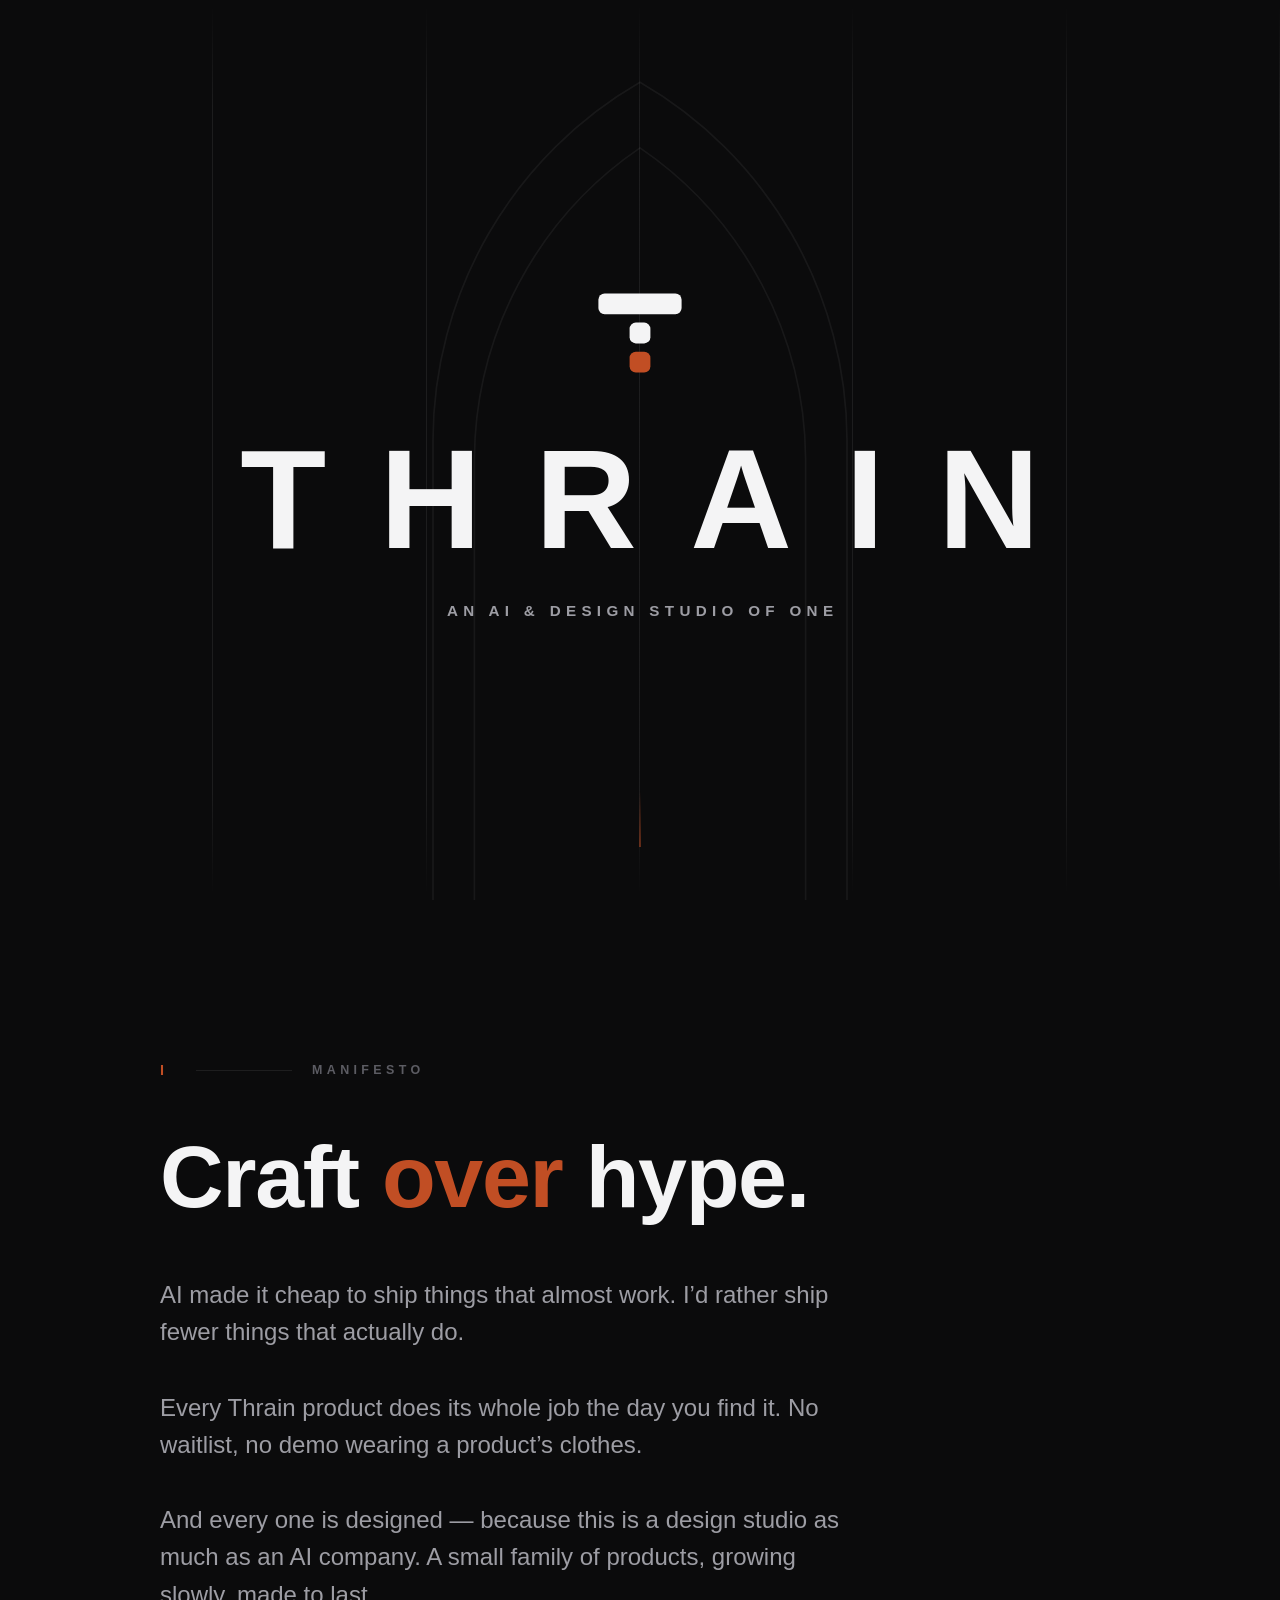
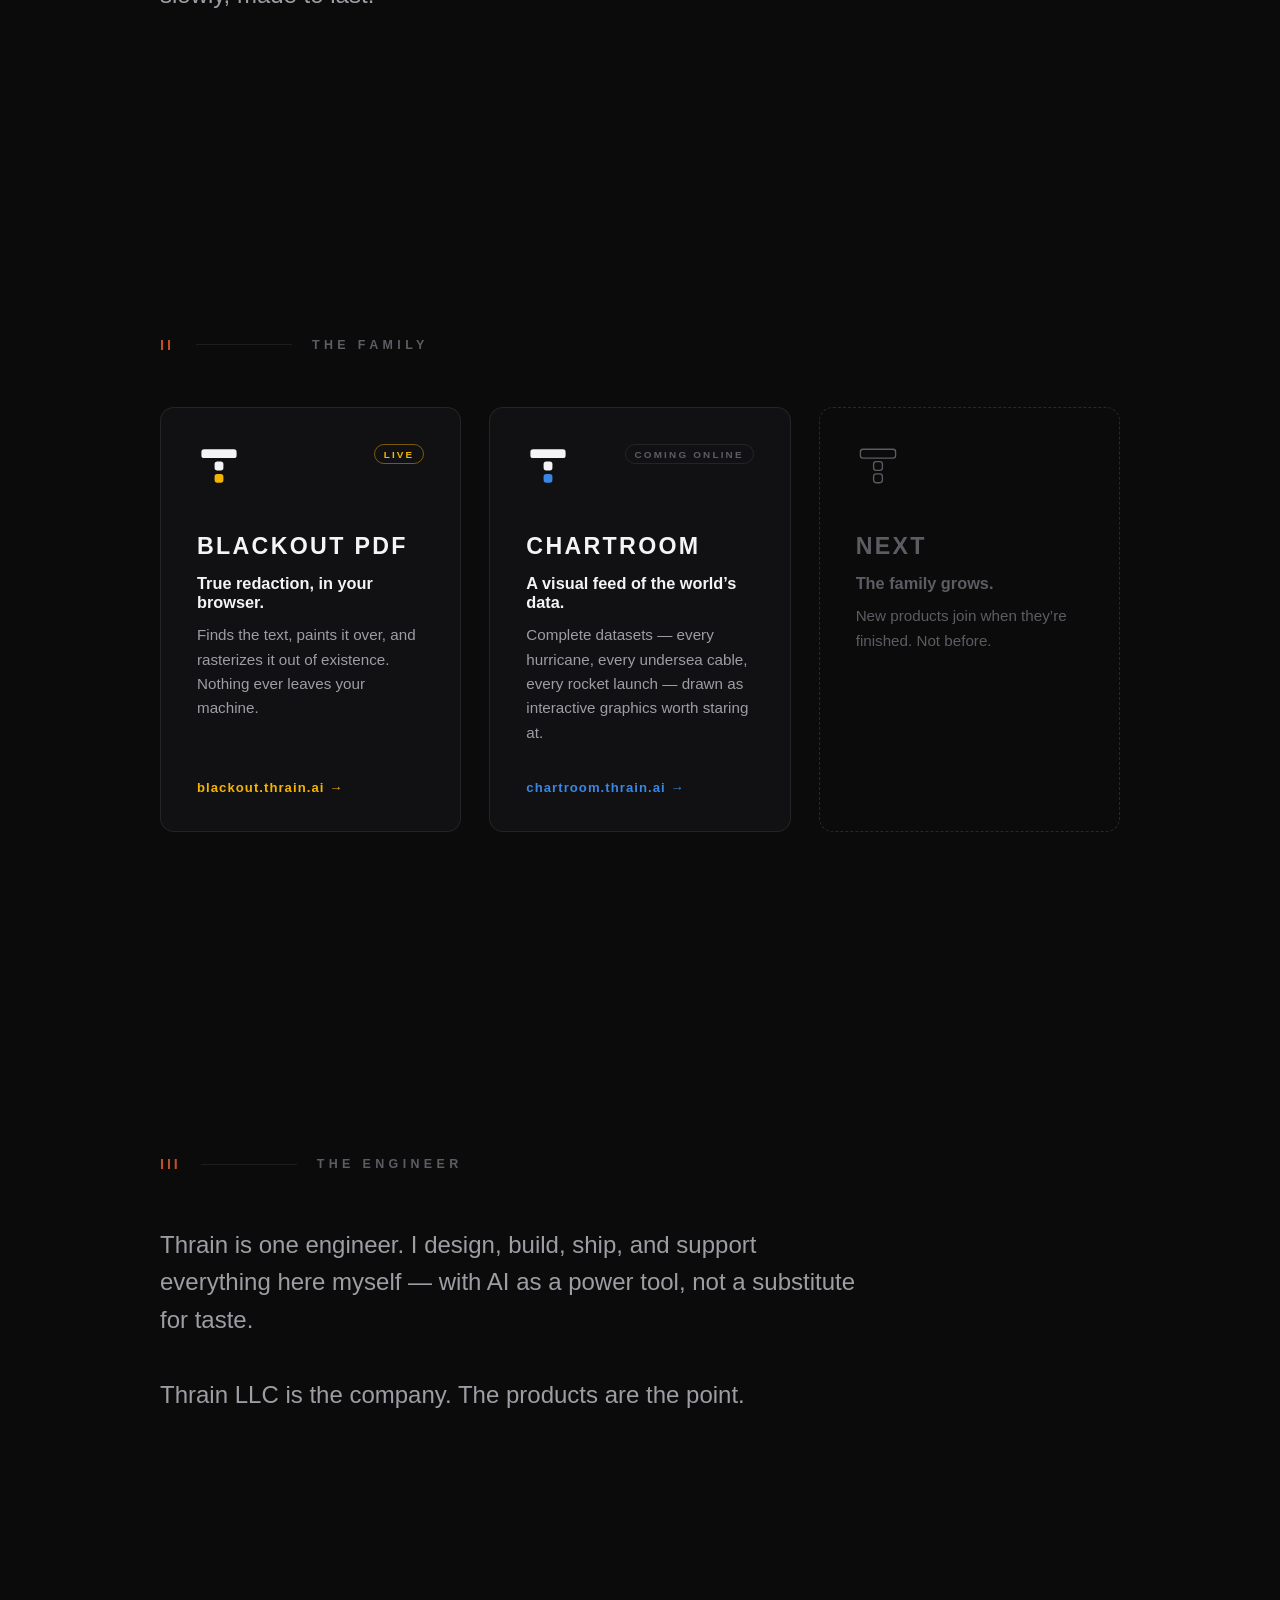
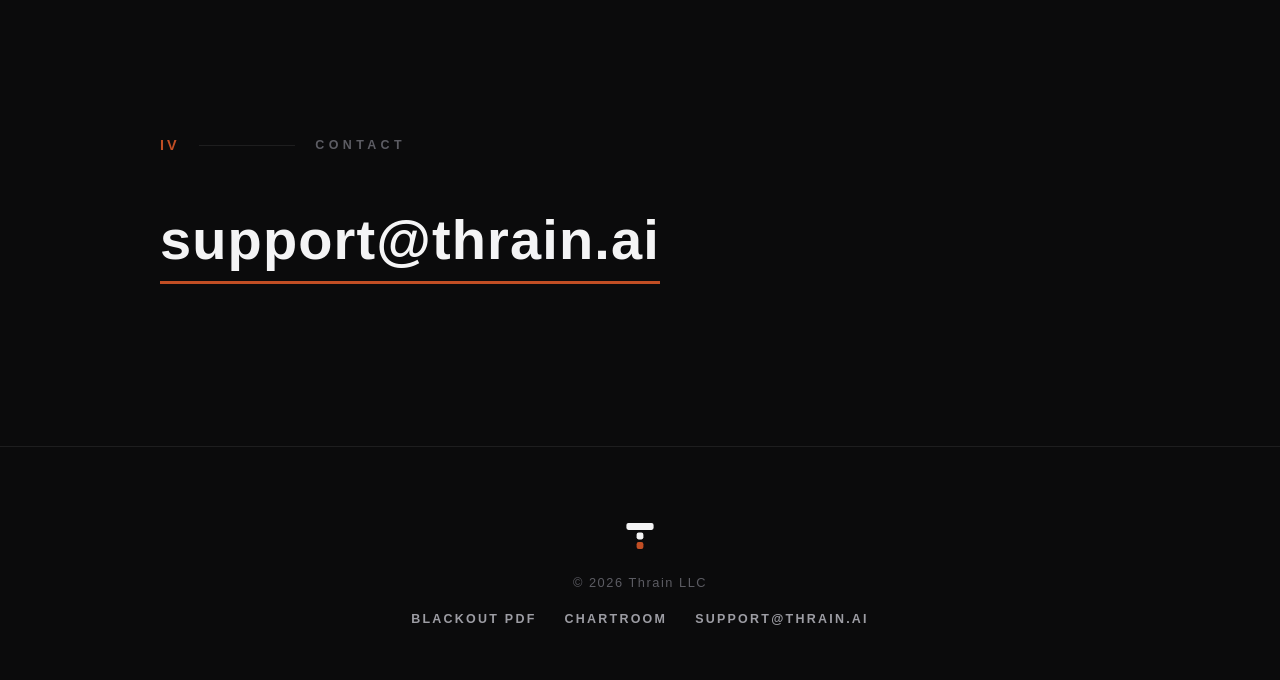
==== index.html @ b6236acd "Seed deploy from box (thrain-home@cd29b67)" ====
<!doctype html>
<html lang="en">
<head>
  <meta charset="UTF-8" />
  <meta name="viewport" content="width=device-width, initial-scale=1.0" />
  <title>THRAIN — an AI &amp; design studio of one</title>
  <meta name="description" content="Thrain LLC is a studio of one: beautiful, useful software built with AI. Craft over hype — a small family of products, each one finished properly." />
  <meta name="theme-color" content="#0b0b0c" />
  <link rel="icon" type="image/svg+xml" href="/favicon.svg" />
  <link rel="canonical" href="https://thrain.ai/" />
  <meta property="og:title" content="THRAIN" />
  <meta property="og:description" content="An AI &amp; design studio of one. Craft over hype." />
  <meta property="og:url" content="https://thrain.ai/" />
  <meta property="og:type" content="website" />
  <meta property="og:image" content="https://thrain.ai/og.png" />
  <meta name="twitter:card" content="summary_large_image" />
  <script type="module" crossorigin src="/assets/index-Bs8RKFBB.js"></script>
  <link rel="stylesheet" crossorigin href="/assets/index-BaGItZtJ.css">
</head>
<body>

  <!-- ═ Hero ═ -->
  <header class="hero">
    <svg class="arch" viewBox="0 0 400 720" aria-hidden="true" preserveAspectRatio="xMidYMax meet">
      <path d="M20 720 V320 A360 360 0 0 1 200 9 A360 360 0 0 1 380 320 V720" />
      <path d="M56 720 V336 A330 330 0 0 1 200 66 A330 330 0 0 1 344 336 V720" />
    </svg>

    <svg class="mark" viewBox="0 0 100 100" role="img" aria-label="Thrain mark">
      <rect x="10" y="12" width="80" height="20" rx="6" fill="#f4f4f5"/>
      <rect x="40" y="40" width="20" height="20" rx="6" fill="#f4f4f5"/>
      <rect x="40" y="68" width="20" height="20" rx="6" fill="#C14E24"/>
    </svg>

    <h1 class="wordmark">THRAIN</h1>
    <p class="thesis">An AI &amp; design studio of one</p>

    <a class="scroll-cue" href="#manifesto" aria-label="Scroll to manifesto">
      <span class="cue-line" aria-hidden="true"></span>
    </a>
  </header>

  <main>
    <!-- ═ I · Manifesto ═ -->
    <section class="sec" id="manifesto">
      <div class="sec-label reveal"><span class="numeral">I</span><span class="rule"></span><span class="name">Manifesto</span></div>
      <h2 class="big reveal">Craft <em>over</em> hype.</h2>
      <div class="prose">
        <p class="reveal">AI made it cheap to ship things that almost work. I&rsquo;d rather ship fewer things that actually do.</p>
        <p class="reveal">Every Thrain product does its whole job the day you find it. No waitlist, no demo wearing a product&rsquo;s clothes.</p>
        <p class="reveal">And every one is designed &mdash; because this is a design studio as much as an AI company. A small family of products, growing slowly, made to last.</p>
      </div>
    </section>

    <!-- ═ II · Products ═ -->
    <section class="sec" id="products">
      <div class="sec-label reveal"><span class="numeral">II</span><span class="rule"></span><span class="name">The family</span></div>

      <div class="cards">
        <a class="card reveal" href="https://blackout.thrain.ai" style="--accent:#f5b400">
          <div class="card-top">
            <svg class="family-mark" viewBox="0 0 100 100" aria-hidden="true">
              <rect x="10" y="12" width="80" height="20" rx="6"/>
              <rect x="40" y="40" width="20" height="20" rx="6"/>
              <rect x="40" y="68" width="20" height="20" rx="6" class="accent-block"/>
            </svg>
            <span class="badge live">Live</span>
          </div>
          <h3 class="card-name">Blackout&nbsp;PDF</h3>
          <p class="card-tag">True redaction, in your browser.</p>
          <p class="card-desc">Finds the text, paints it over, and rasterizes it out of existence. Nothing ever leaves your machine.</p>
          <span class="card-link">blackout.thrain.ai <span class="arrow" aria-hidden="true">&rarr;</span></span>
        </a>

        <a class="card reveal" href="https://chartroom.thrain.ai" style="--accent:#3987e5">
          <div class="card-top">
            <svg class="family-mark" viewBox="0 0 100 100" aria-hidden="true">
              <rect x="10" y="12" width="80" height="20" rx="6"/>
              <rect x="40" y="40" width="20" height="20" rx="6"/>
              <rect x="40" y="68" width="20" height="20" rx="6" class="accent-block"/>
            </svg>
            <span class="badge soon">Coming online</span>
          </div>
          <h3 class="card-name">Chartroom</h3>
          <p class="card-tag">A visual feed of the world&rsquo;s data.</p>
          <p class="card-desc">Complete datasets &mdash; every hurricane, every undersea cable, every rocket launch &mdash; drawn as interactive graphics worth staring at.</p>
          <span class="card-link">chartroom.thrain.ai <span class="arrow" aria-hidden="true">&rarr;</span></span>
        </a>

        <div class="card ghost reveal" aria-hidden="true">
          <div class="card-top">
            <svg class="family-mark" viewBox="0 0 100 100">
              <rect x="10" y="12" width="80" height="20" rx="6"/>
              <rect x="40" y="40" width="20" height="20" rx="6"/>
              <rect x="40" y="68" width="20" height="20" rx="6"/>
            </svg>
          </div>
          <h3 class="card-name">Next</h3>
          <p class="card-tag">The family grows.</p>
          <p class="card-desc">New products join when they&rsquo;re finished. Not before.</p>
        </div>
      </div>
    </section>

    <!-- ═ III · About ═ -->
    <section class="sec" id="about">
      <div class="sec-label reveal"><span class="numeral">III</span><span class="rule"></span><span class="name">The engineer</span></div>
      <div class="prose">
        <p class="reveal">Thrain is one engineer. I design, build, ship, and support everything here myself &mdash; with AI as a power tool, not a substitute for taste.</p>
        <p class="reveal">Thrain LLC is the company. The products are the point.</p>
      </div>
    </section>

    <!-- ═ IV · Contact ═ -->
    <section class="sec" id="contact">
      <div class="sec-label reveal"><span class="numeral">IV</span><span class="rule"></span><span class="name">Contact</span></div>
      <a class="contact-link reveal" href="mailto:support@thrain.ai">support@thrain.ai</a>
    </section>
  </main>

  <footer class="footer">
    <svg class="foot-mark" viewBox="0 0 100 100" aria-hidden="true">
      <rect x="10" y="12" width="80" height="20" rx="6" fill="#f4f4f5"/>
      <rect x="40" y="40" width="20" height="20" rx="6" fill="#f4f4f5"/>
      <rect x="40" y="68" width="20" height="20" rx="6" fill="#C14E24"/>
    </svg>
    <p class="foot-line">&copy; 2026 Thrain LLC</p>
    <nav class="foot-nav">
      <a href="https://blackout.thrain.ai">Blackout PDF</a>
      <a href="https://chartroom.thrain.ai">Chartroom</a>
      <a href="mailto:support@thrain.ai">support@thrain.ai</a>
    </nav>
  </footer>

</body>
</html>
---- assets/index-BaGItZtJ.css ----
:root{--bg: #0b0b0c;--panel: #111113;--bone: #f4f4f5;--dim: #9d9da4;--faint: #5c5c63;--line: rgba(244, 244, 245, .08);--rust: #c14e24;--font: "Helvetica Neue", Helvetica, "Arial Nova", Arial, sans-serif}*{margin:0;padding:0;box-sizing:border-box}html{scroll-behavior:smooth}body{background:var(--bg);color:var(--bone);font-family:var(--font);-webkit-font-smoothing:antialiased;overflow-x:hidden}body:before{content:"";position:fixed;top:0;right:0;bottom:0;left:0;pointer-events:none;background:repeating-linear-gradient(to right,transparent 0,transparent calc(100% / 6 - 1px),var(--line) calc(100% / 6 - 1px),var(--line) calc(100% / 6));mask-image:linear-gradient(to bottom,transparent 0,#000 12%,#000 88%,transparent 100%);-webkit-mask-image:linear-gradient(to bottom,transparent 0,#000 12%,#000 88%,transparent 100%);z-index:0}.hero,main,.footer{position:relative;z-index:1}.hero{min-height:100svh;display:flex;flex-direction:column;align-items:center;justify-content:center;text-align:center;padding:clamp(2rem,6vh,5rem) 1.5rem;position:relative;overflow:hidden}.arch{position:absolute;bottom:0;left:50%;transform:translate(-50%);height:92vh;width:auto;fill:none;stroke:var(--bone);stroke-opacity:.055;stroke-width:1.5;pointer-events:none}.mark{width:clamp(64px,9vw,104px);height:auto;margin-bottom:clamp(2rem,5vh,3.5rem);animation:settle 1.1s cubic-bezier(.16,1,.3,1) both}.wordmark{font-size:clamp(2.4rem,11vw,9.5rem);font-weight:700;letter-spacing:.38em;padding-left:.38em;line-height:1;animation:settle 1.1s .12s cubic-bezier(.16,1,.3,1) both}.thesis{margin-top:clamp(1.4rem,3.5vh,2.4rem);font-size:clamp(.72rem,1.6vw,.95rem);font-weight:700;text-transform:uppercase;letter-spacing:.35em;padding-left:.35em;color:var(--dim);animation:settle 1.1s .24s cubic-bezier(.16,1,.3,1) both}@keyframes settle{0%{opacity:0;transform:translateY(18px)}to{opacity:1;transform:translateY(0)}}.scroll-cue{position:absolute;bottom:clamp(1.5rem,5vh,3rem);left:50%;transform:translate(-50%);display:block;padding:.5rem}.cue-line{display:block;width:1px;height:56px;background:linear-gradient(to bottom,transparent,var(--rust));animation:cue 2.4s ease-in-out infinite}@keyframes cue{0%,to{transform:scaleY(.55);transform-origin:top;opacity:.5}50%{transform:scaleY(1);transform-origin:top;opacity:1}}.sec{max-width:68rem;margin:0 auto;padding:clamp(7rem,18vh,13rem) clamp(1.5rem,6vw,4rem)}.sec-label{display:flex;align-items:center;gap:1.25rem;margin-bottom:clamp(2.5rem,6vh,4.5rem)}.sec-label .numeral{font-weight:700;font-size:.9rem;letter-spacing:.2em;color:var(--rust);min-width:2ch}.sec-label .rule{flex:0 0 clamp(3rem,8vw,6rem);height:1px;background:var(--line)}.sec-label .name{font-size:.78rem;font-weight:700;text-transform:uppercase;letter-spacing:.35em;color:var(--faint)}.big{font-size:clamp(2.6rem,7vw,5.5rem);font-weight:700;letter-spacing:-.015em;line-height:1.02;margin-bottom:clamp(2.5rem,6vh,4rem)}.big em{font-style:normal;color:var(--rust)}.prose{max-width:44rem}.prose p{font-size:clamp(1.15rem,2.3vw,1.5rem);line-height:1.55;color:var(--dim);margin-bottom:1.6em}.prose p:last-child{margin-bottom:0}.cards{display:grid;grid-template-columns:repeat(auto-fit,minmax(17rem,1fr));gap:clamp(1rem,2.5vw,1.75rem)}.card{--accent: var(--rust);display:flex;flex-direction:column;background:var(--panel);border:1px solid var(--line);border-radius:14px;padding:clamp(1.6rem,3vw,2.25rem);text-decoration:none;color:inherit;transition:border-color .3s ease,transform .3s ease,box-shadow .3s ease}a.card:hover,a.card:focus-visible{border-color:color-mix(in srgb,var(--accent) 55%,transparent);transform:translateY(-4px);box-shadow:0 24px 48px -24px color-mix(in srgb,var(--accent) 25%,transparent)}.card-top{display:flex;align-items:flex-start;justify-content:space-between;margin-bottom:clamp(2rem,5vh,3rem)}.family-mark{width:44px;height:44px}.family-mark rect{fill:var(--bone)}.family-mark .accent-block{fill:var(--accent)}.badge{font-size:.62rem;font-weight:700;text-transform:uppercase;letter-spacing:.22em;padding:.4em .9em .35em;border-radius:999px;border:1px solid}.badge.live{color:var(--accent);border-color:color-mix(in srgb,var(--accent) 45%,transparent)}.badge.soon{color:var(--faint);border-color:var(--line)}.card-name{font-size:clamp(1.15rem,2vw,1.45rem);font-weight:700;text-transform:uppercase;letter-spacing:.1em;margin-bottom:.9rem}.card-tag{font-size:1.02rem;font-weight:700;color:var(--bone);margin-bottom:.7rem}.card-desc{font-size:.95rem;line-height:1.6;color:var(--dim);margin-bottom:2.2rem;flex:1}.card-link{font-size:.82rem;font-weight:700;letter-spacing:.08em;color:var(--accent)}.card-link .arrow{display:inline-block;transition:transform .3s ease}a.card:hover .arrow{transform:translate(5px)}.card.ghost{background:transparent;border-style:dashed;border-color:#f4f4f521}.card.ghost .family-mark rect{fill:none;stroke:var(--faint);stroke-width:3}.card.ghost .card-name,.card.ghost .card-tag{color:var(--faint)}.card.ghost .card-desc{color:var(--faint);margin-bottom:0}.contact-link{display:inline-block;font-size:clamp(1.5rem,5vw,3.5rem);font-weight:700;letter-spacing:.02em;color:var(--bone);text-decoration:none;border-bottom:3px solid var(--rust);padding-bottom:.15em;transition:color .3s ease;overflow-wrap:anywhere}.contact-link:hover{color:var(--rust)}.footer{border-top:1px solid var(--line);padding:clamp(3rem,8vh,5rem) 1.5rem clamp(2.5rem,6vh,4rem);display:flex;flex-direction:column;align-items:center;gap:1.4rem;text-align:center}.foot-mark{width:34px;height:34px}.foot-line{font-size:.8rem;letter-spacing:.12em;color:var(--faint)}.foot-nav{display:flex;flex-wrap:wrap;justify-content:center;gap:1.75rem}.foot-nav a{font-size:.78rem;font-weight:700;text-transform:uppercase;letter-spacing:.18em;color:var(--dim);text-decoration:none;transition:color .25s ease}.foot-nav a:hover{color:var(--bone)}.reveal{opacity:0;transform:translateY(24px);transition:opacity .8s cubic-bezier(.16,1,.3,1),transform .8s cubic-bezier(.16,1,.3,1)}.reveal.in{opacity:1;transform:none}@media(prefers-reduced-motion:reduce){html{scroll-behavior:auto}.mark,.wordmark,.thesis,.cue-line{animation:none}.reveal{opacity:1;transform:none;transition:none}.card,.card-link .arrow{transition:none}}@media(max-width:640px){body:before{background:repeating-linear-gradient(to right,transparent 0,transparent calc(100% / 3 - 1px),var(--line) calc(100% / 3 - 1px),var(--line) calc(100% / 3))}.wordmark{letter-spacing:.28em;padding-left:.28em}.thesis{letter-spacing:.26em;padding-left:.26em}.sec{padding-top:6rem;padding-bottom:6rem}.card-top{margin-bottom:1.6rem}}
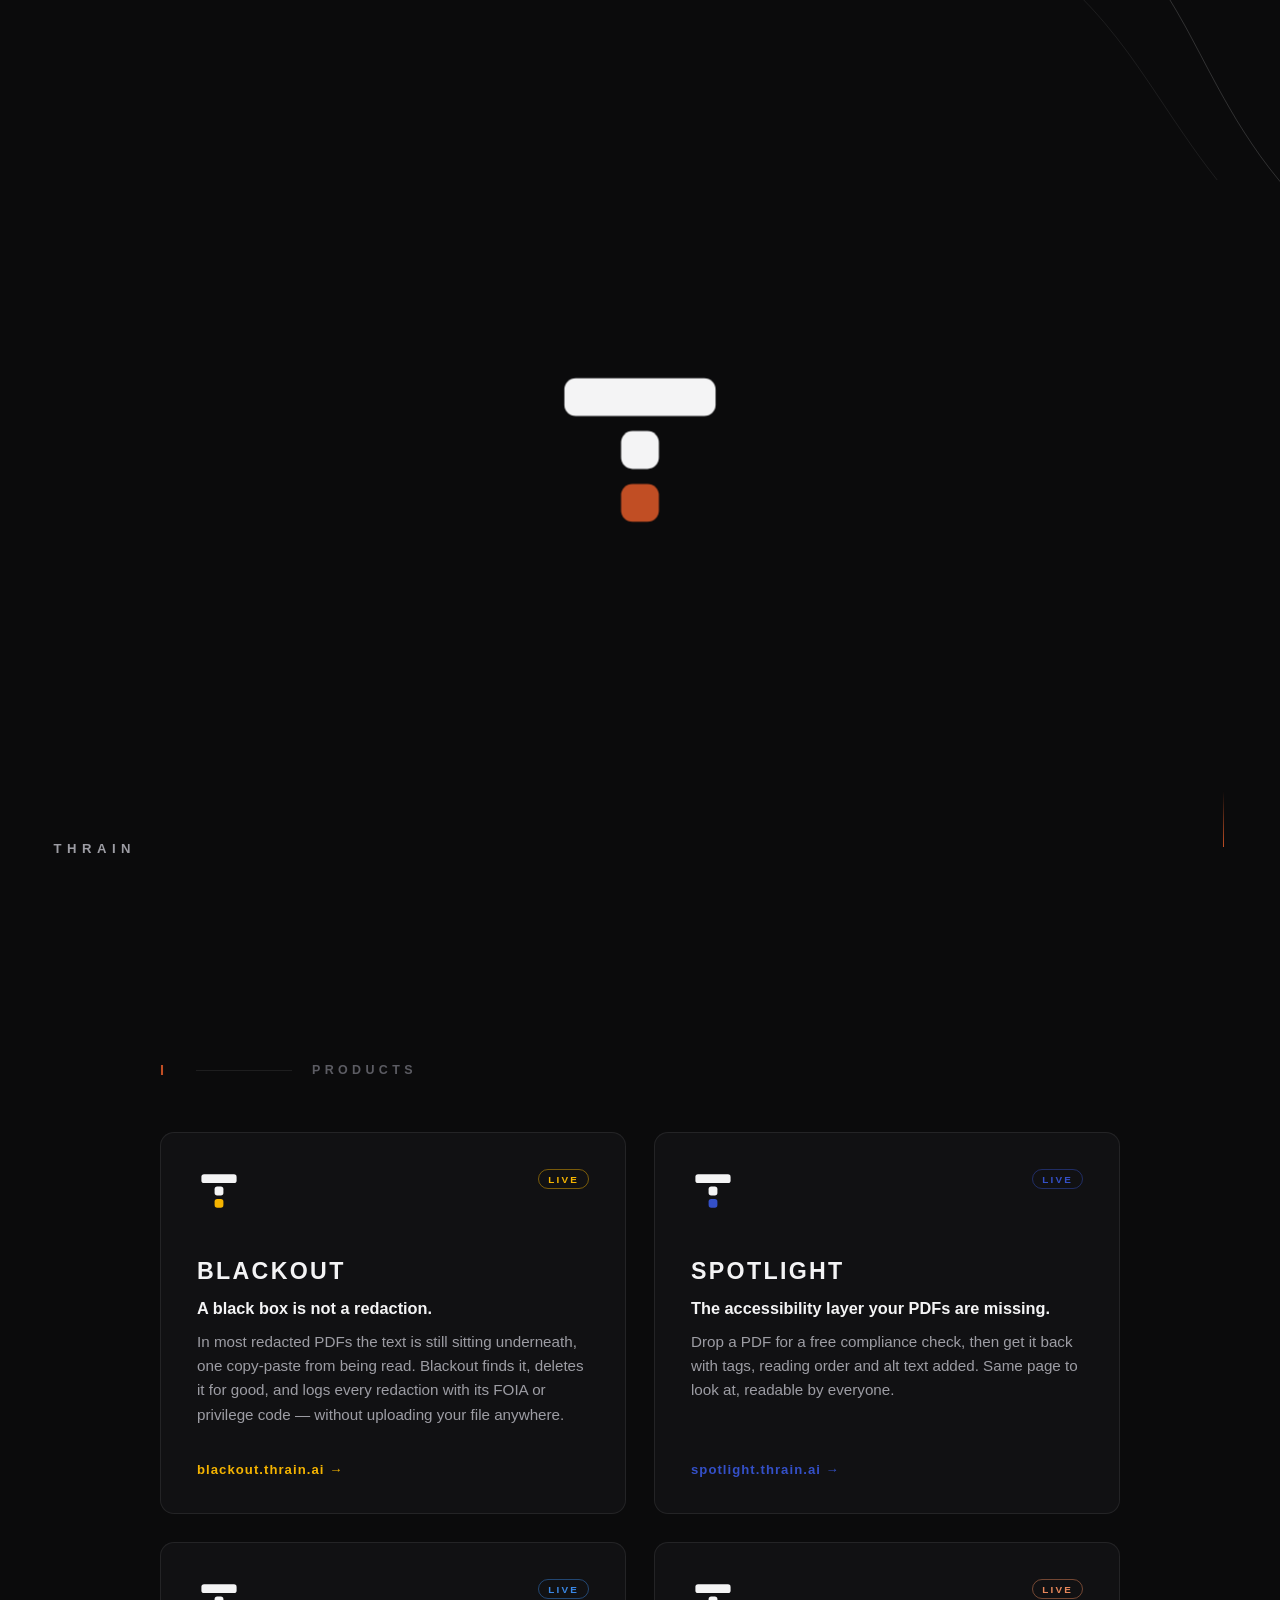
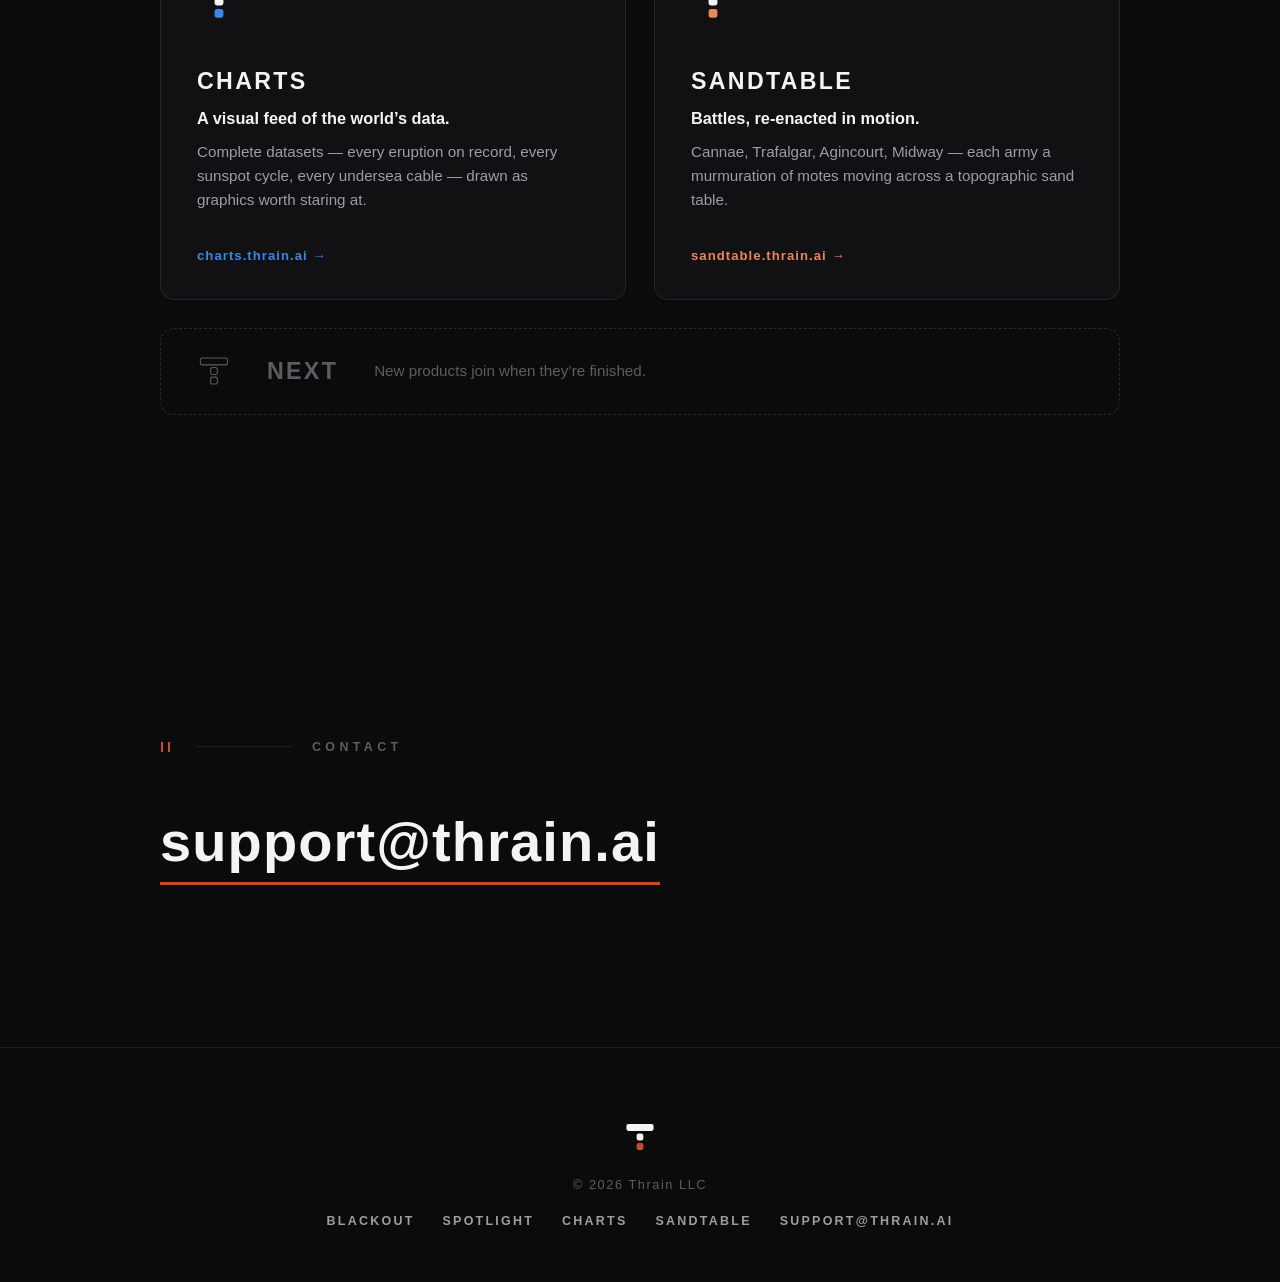
==== commit fbbebf2e: "Deploy thrain-home@3251244" ====
--- a/index.html
+++ b/index.html
@@ -3,117 +3,132 @@
 <head>
   <meta charset="UTF-8" />
   <meta name="viewport" content="width=device-width, initial-scale=1.0" />
-  <title>THRAIN — an AI &amp; design studio of one</title>
-  <meta name="description" content="Thrain LLC is a studio of one: beautiful, useful software built with AI. Craft over hype — a small family of products, each one finished properly." />
+  <title>THRAIN</title>
+  <meta name="description" content="Thrain LLC — beautiful, useful software, each product finished properly before it ships." />
   <meta name="theme-color" content="#0b0b0c" />
   <link rel="icon" type="image/svg+xml" href="/favicon.svg" />
   <link rel="canonical" href="https://thrain.ai/" />
   <meta property="og:title" content="THRAIN" />
-  <meta property="og:description" content="An AI &amp; design studio of one. Craft over hype." />
+  <meta property="og:description" content="Beautiful, useful software, each product finished properly before it ships." />
   <meta property="og:url" content="https://thrain.ai/" />
   <meta property="og:type" content="website" />
-  <meta property="og:image" content="https://thrain.ai/og.png" />
+  <meta property="og:image" content="https://thrain.ai/og-v3.png" />
+  <meta property="og:image:width" content="1200" />
+  <meta property="og:image:height" content="630" />
+  <meta property="og:image:alt" content="The Thrain mark standing in a round clearing as a current of flow lines parts around it." />
   <meta name="twitter:card" content="summary_large_image" />
-  <script type="module" crossorigin src="/assets/index-Bs8RKFBB.js"></script>
-  <link rel="stylesheet" crossorigin href="/assets/index-BaGItZtJ.css">
+  <script type="module" crossorigin src="/assets/index-BYrZp4vI.js"></script>
+  <link rel="modulepreload" crossorigin href="/assets/hero-runtime-xeFwYqUH.js">
+  <link rel="stylesheet" crossorigin href="/assets/hero-runtime-BcTbtHOy.css">
 </head>
 <body>
 
   <!-- ═ Hero ═ -->
   <header class="hero">
-    <svg class="arch" viewBox="0 0 400 720" aria-hidden="true" preserveAspectRatio="xMidYMax meet">
-      <path d="M20 720 V320 A360 360 0 0 1 200 9 A360 360 0 0 1 380 320 V720" />
-      <path d="M56 720 V336 A330 330 0 0 1 200 66 A330 330 0 0 1 344 336 V720" />
-    </svg>
+    <canvas class="hero-canvas" aria-hidden="true"></canvas>
 
-    <svg class="mark" viewBox="0 0 100 100" role="img" aria-label="Thrain mark">
+    <svg class="mark" viewBox="0 0 100 100" role="img" aria-label="Thrain">
       <rect x="10" y="12" width="80" height="20" rx="6" fill="#f4f4f5"/>
       <rect x="40" y="40" width="20" height="20" rx="6" fill="#f4f4f5"/>
       <rect x="40" y="68" width="20" height="20" rx="6" fill="#C14E24"/>
     </svg>
 
     <h1 class="wordmark">THRAIN</h1>
-    <p class="thesis">An AI &amp; design studio of one</p>
 
-    <a class="scroll-cue" href="#manifesto" aria-label="Scroll to manifesto">
+    <!-- the rose sets its wordmark round the rim instead; see hero-runtime -->
+    <svg class="rim-word" aria-hidden="true" style="display:none">
+      <defs><path id="rim-path" fill="none"/></defs>
+      <text><textPath href="#rim-path" startOffset="50%">THRAIN</textPath></text>
+    </svg>
+
+    <a class="scroll-cue" href="#products" aria-label="Scroll to products">
       <span class="cue-line" aria-hidden="true"></span>
     </a>
   </header>
 
   <main>
-    <!-- ═ I · Manifesto ═ -->
-    <section class="sec" id="manifesto">
-      <div class="sec-label reveal"><span class="numeral">I</span><span class="rule"></span><span class="name">Manifesto</span></div>
-      <h2 class="big reveal">Craft <em>over</em> hype.</h2>
-      <div class="prose">
-        <p class="reveal">AI made it cheap to ship things that almost work. I&rsquo;d rather ship fewer things that actually do.</p>
-        <p class="reveal">Every Thrain product does its whole job the day you find it. No waitlist, no demo wearing a product&rsquo;s clothes.</p>
-        <p class="reveal">And every one is designed &mdash; because this is a design studio as much as an AI company. A small family of products, growing slowly, made to last.</p>
-      </div>
-    </section>
 
-    <!-- ═ II · Products ═ -->
+    <!-- ═ I · Products ═ -->
     <section class="sec" id="products">
-      <div class="sec-label reveal"><span class="numeral">II</span><span class="rule"></span><span class="name">The family</span></div>
+      <div class="sec-label reveal"><span class="numeral">I</span><span class="rule"></span><span class="name">Products</span></div>
 
       <div class="cards">
         <a class="card reveal" href="https://blackout.thrain.ai" style="--accent:#f5b400">
           <div class="card-top">
-            <svg class="family-mark" viewBox="0 0 100 100" aria-hidden="true">
+            <svg class="card-mark" viewBox="0 0 100 100" aria-hidden="true">
               <rect x="10" y="12" width="80" height="20" rx="6"/>
               <rect x="40" y="40" width="20" height="20" rx="6"/>
               <rect x="40" y="68" width="20" height="20" rx="6" class="accent-block"/>
             </svg>
             <span class="badge live">Live</span>
           </div>
-          <h3 class="card-name">Blackout&nbsp;PDF</h3>
-          <p class="card-tag">True redaction, in your browser.</p>
-          <p class="card-desc">Finds the text, paints it over, and rasterizes it out of existence. Nothing ever leaves your machine.</p>
+          <h3 class="card-name">Blackout</h3>
+          <p class="card-tag">A black box is not a redaction.</p>
+          <p class="card-desc">In most redacted PDFs the text is still sitting underneath, one copy-paste from being read. Blackout finds it, deletes it for good, and logs every redaction with its FOIA or privilege code &mdash; without uploading your file anywhere.</p>
           <span class="card-link">blackout.thrain.ai <span class="arrow" aria-hidden="true">&rarr;</span></span>
         </a>
 
-        <a class="card reveal" href="https://chartroom.thrain.ai" style="--accent:#3987e5">
+        <a class="card reveal" href="https://spotlight.thrain.ai" style="--accent:#3450c8">
           <div class="card-top">
-            <svg class="family-mark" viewBox="0 0 100 100" aria-hidden="true">
+            <svg class="card-mark" viewBox="0 0 100 100" aria-hidden="true">
               <rect x="10" y="12" width="80" height="20" rx="6"/>
               <rect x="40" y="40" width="20" height="20" rx="6"/>
               <rect x="40" y="68" width="20" height="20" rx="6" class="accent-block"/>
             </svg>
-            <span class="badge soon">Coming online</span>
+            <span class="badge live">Live</span>
           </div>
-          <h3 class="card-name">Chartroom</h3>
+          <h3 class="card-name">Spotlight</h3>
+          <p class="card-tag">The accessibility layer your PDFs are missing.</p>
+          <p class="card-desc">Drop a PDF for a free compliance check, then get it back with tags, reading order and alt text added. Same page to look at, readable by everyone.</p>
+          <span class="card-link">spotlight.thrain.ai <span class="arrow" aria-hidden="true">&rarr;</span></span>
+        </a>
+
+        <a class="card reveal" href="https://charts.thrain.ai" style="--accent:#3987e5">
+          <div class="card-top">
+            <svg class="card-mark" viewBox="0 0 100 100" aria-hidden="true">
+              <rect x="10" y="12" width="80" height="20" rx="6"/>
+              <rect x="40" y="40" width="20" height="20" rx="6"/>
+              <rect x="40" y="68" width="20" height="20" rx="6" class="accent-block"/>
+            </svg>
+            <span class="badge live">Live</span>
+          </div>
+          <h3 class="card-name">Charts</h3>
           <p class="card-tag">A visual feed of the world&rsquo;s data.</p>
-          <p class="card-desc">Complete datasets &mdash; every hurricane, every undersea cable, every rocket launch &mdash; drawn as interactive graphics worth staring at.</p>
-          <span class="card-link">chartroom.thrain.ai <span class="arrow" aria-hidden="true">&rarr;</span></span>
+          <p class="card-desc">Complete datasets &mdash; every eruption on record, every sunspot cycle, every undersea cable &mdash; drawn as graphics worth staring at.</p>
+          <span class="card-link">charts.thrain.ai <span class="arrow" aria-hidden="true">&rarr;</span></span>
+        </a>
+
+        <a class="card reveal" href="https://sandtable.thrain.ai" style="--accent:#e8875a">
+          <div class="card-top">
+            <svg class="card-mark" viewBox="0 0 100 100" aria-hidden="true">
+              <rect x="10" y="12" width="80" height="20" rx="6"/>
+              <rect x="40" y="40" width="20" height="20" rx="6"/>
+              <rect x="40" y="68" width="20" height="20" rx="6" class="accent-block"/>
+            </svg>
+            <span class="badge live">Live</span>
+          </div>
+          <h3 class="card-name">Sandtable</h3>
+          <p class="card-tag">Battles, re-enacted in motion.</p>
+          <p class="card-desc">Cannae, Trafalgar, Agincourt, Midway &mdash; each army a murmuration of motes moving across a topographic sand table.</p>
+          <span class="card-link">sandtable.thrain.ai <span class="arrow" aria-hidden="true">&rarr;</span></span>
         </a>
 
         <div class="card ghost reveal" aria-hidden="true">
-          <div class="card-top">
-            <svg class="family-mark" viewBox="0 0 100 100">
-              <rect x="10" y="12" width="80" height="20" rx="6"/>
-              <rect x="40" y="40" width="20" height="20" rx="6"/>
-              <rect x="40" y="68" width="20" height="20" rx="6"/>
-            </svg>
-          </div>
+          <svg class="card-mark" viewBox="0 0 100 100">
+            <rect x="10" y="12" width="80" height="20" rx="6"/>
+            <rect x="40" y="40" width="20" height="20" rx="6"/>
+            <rect x="40" y="68" width="20" height="20" rx="6"/>
+          </svg>
           <h3 class="card-name">Next</h3>
-          <p class="card-tag">The family grows.</p>
-          <p class="card-desc">New products join when they&rsquo;re finished. Not before.</p>
+          <p class="card-desc">New products join when they&rsquo;re finished.</p>
         </div>
       </div>
     </section>
 
-    <!-- ═ III · About ═ -->
-    <section class="sec" id="about">
-      <div class="sec-label reveal"><span class="numeral">III</span><span class="rule"></span><span class="name">The engineer</span></div>
-      <div class="prose">
-        <p class="reveal">Thrain is one engineer. I design, build, ship, and support everything here myself &mdash; with AI as a power tool, not a substitute for taste.</p>
-        <p class="reveal">Thrain LLC is the company. The products are the point.</p>
-      </div>
-    </section>
 
-    <!-- ═ IV · Contact ═ -->
+    <!-- ═ II · Contact ═ -->
     <section class="sec" id="contact">
-      <div class="sec-label reveal"><span class="numeral">IV</span><span class="rule"></span><span class="name">Contact</span></div>
+      <div class="sec-label reveal"><span class="numeral">II</span><span class="rule"></span><span class="name">Contact</span></div>
       <a class="contact-link reveal" href="mailto:support@thrain.ai">support@thrain.ai</a>
     </section>
   </main>
@@ -126,8 +141,10 @@
     </svg>
     <p class="foot-line">&copy; 2026 Thrain LLC</p>
     <nav class="foot-nav">
-      <a href="https://blackout.thrain.ai">Blackout PDF</a>
-      <a href="https://chartroom.thrain.ai">Chartroom</a>
+      <a href="https://blackout.thrain.ai">Blackout</a>
+      <a href="https://spotlight.thrain.ai">Spotlight</a>
+      <a href="https://charts.thrain.ai">Charts</a>
+      <a href="https://sandtable.thrain.ai">Sandtable</a>
       <a href="mailto:support@thrain.ai">support@thrain.ai</a>
     </nav>
   </footer>
--- a/assets/hero-runtime-BcTbtHOy.css
+++ b/assets/hero-runtime-BcTbtHOy.css
@@ -0,0 +1 @@
+:root{--bg: #0b0b0c;--panel: #111113;--bone: #f4f4f5;--dim: #9d9da4;--faint: #5c5c63;--line: rgba(244, 244, 245, .08);--rust: #c14e24;--font: "Helvetica Neue", Helvetica, "Arial Nova", Arial, sans-serif}*{margin:0;padding:0;box-sizing:border-box}html{scroll-behavior:smooth}body{background:var(--bg);color:var(--bone);font-family:var(--font);-webkit-font-smoothing:antialiased;overflow-x:hidden}body:before{content:"";position:fixed;top:0;right:0;bottom:0;left:0;pointer-events:none;background:repeating-linear-gradient(to right,transparent 0,transparent calc(100% / 6 - 1px),var(--line) calc(100% / 6 - 1px),var(--line) calc(100% / 6));mask-image:linear-gradient(to bottom,transparent 0,#000 12%,#000 88%,transparent 100%);-webkit-mask-image:linear-gradient(to bottom,transparent 0,#000 12%,#000 88%,transparent 100%);z-index:0}.hero,main,.footer{position:relative;z-index:1}.hero{min-height:100svh;position:relative;overflow:hidden}.hero-canvas{position:absolute;top:0;right:0;bottom:0;left:0;width:100%;height:100%;display:block;pointer-events:none}.mark{position:absolute;z-index:1;height:auto;left:50%;top:50%;width:clamp(104px,21vmin,232px);transform:translate(-50%,-50%);animation:settle-mark 1.2s cubic-bezier(.16,1,.3,1) both}@keyframes settle-mark{0%{opacity:0;transform:translate(-50%,calc(-50% + 16px))}to{opacity:1;transform:translate(-50%,-50%)}}.wordmark{position:absolute;z-index:1;margin:0;font-size:clamp(.66rem,1.1vw,.82rem);font-weight:700;letter-spacing:.42em;padding-left:.42em;line-height:1;color:var(--dim);white-space:nowrap;animation:fade-in 1.2s .45s ease both}@keyframes fade-in{0%{opacity:0}to{opacity:1}}.hero[data-word=corner] .wordmark,.hero:not([data-word]) .wordmark{left:clamp(1.25rem,4vw,3rem);bottom:clamp(1.5rem,5vh,3rem)}.hero[data-word=rim] .wordmark{clip-path:inset(50%);white-space:nowrap}.rim-word{position:absolute;top:0;right:0;bottom:0;left:0;z-index:1;width:100%;height:100%;pointer-events:none;fill:var(--dim);font-family:var(--font);font-size:14px;font-weight:700;letter-spacing:.55em;text-anchor:middle;animation:fade-in 1.2s .45s ease both}.scroll-cue{position:absolute;z-index:1;bottom:clamp(1.5rem,5vh,3rem);right:clamp(1.25rem,4vw,3rem);display:block;padding:.5rem}.cue-line{display:block;width:1px;height:56px;background:linear-gradient(to bottom,transparent,var(--rust));animation:cue 2.4s ease-in-out infinite}@keyframes cue{0%,to{transform:scaleY(.55);transform-origin:top;opacity:.5}50%{transform:scaleY(1);transform-origin:top;opacity:1}}.sec{max-width:68rem;margin:0 auto;padding:clamp(7rem,18vh,13rem) clamp(1.5rem,6vw,4rem)}.sec-label{display:flex;align-items:center;gap:1.25rem;margin-bottom:clamp(2.5rem,6vh,4.5rem)}.sec-label .numeral{font-weight:700;font-size:.9rem;letter-spacing:.2em;color:var(--rust);min-width:2ch}.sec-label .rule{flex:0 0 clamp(3rem,8vw,6rem);height:1px;background:var(--line)}.sec-label .name{font-size:.78rem;font-weight:700;text-transform:uppercase;letter-spacing:.35em;color:var(--faint)}.big{font-size:clamp(2.6rem,7vw,5.5rem);font-weight:700;letter-spacing:-.015em;line-height:1.02;margin-bottom:clamp(2.5rem,6vh,4rem)}.big em{font-style:normal;color:var(--rust)}.prose{max-width:44rem}.prose p{font-size:clamp(1.15rem,2.3vw,1.5rem);line-height:1.55;color:var(--dim);margin-bottom:1.6em}.prose p:last-child{margin-bottom:0}.cards{display:grid;grid-template-columns:repeat(auto-fit,minmax(20rem,1fr));gap:clamp(1rem,2.5vw,1.75rem)}.card{--accent: var(--rust);display:flex;flex-direction:column;background:var(--panel);border:1px solid var(--line);border-radius:14px;padding:clamp(1.6rem,3vw,2.25rem);text-decoration:none;color:inherit;transition:border-color .3s ease,transform .3s ease,box-shadow .3s ease}a.card:hover,a.card:focus-visible{border-color:color-mix(in srgb,var(--accent) 55%,transparent);transform:translateY(-4px);box-shadow:0 24px 48px -24px color-mix(in srgb,var(--accent) 25%,transparent)}.card-top{display:flex;align-items:flex-start;justify-content:space-between;margin-bottom:clamp(2rem,5vh,3rem)}.card-mark{width:44px;height:44px}.card-mark rect{fill:var(--bone)}.card-mark .accent-block{fill:var(--accent)}.badge{font-size:.62rem;font-weight:700;text-transform:uppercase;letter-spacing:.22em;padding:.4em .9em .35em;border-radius:999px;border:1px solid}.badge.live{color:var(--accent);border-color:color-mix(in srgb,var(--accent) 45%,transparent)}.badge.soon{color:var(--faint);border-color:var(--line)}.card-name{font-size:clamp(1.15rem,2vw,1.45rem);font-weight:700;text-transform:uppercase;letter-spacing:.1em;margin-bottom:.9rem}.card-tag{font-size:1.02rem;font-weight:700;color:var(--bone);margin-bottom:.7rem}.card-desc{font-size:.95rem;line-height:1.6;color:var(--dim);margin-bottom:2.2rem;flex:1}.card-link{font-size:.82rem;font-weight:700;letter-spacing:.08em;color:var(--accent)}.card-link .arrow{display:inline-block;transition:transform .3s ease}a.card:hover .arrow{transform:translate(5px)}.card.ghost{grid-column:1 / -1;flex-direction:row;align-items:center;gap:clamp(1rem,3vw,2.25rem);padding:clamp(1.1rem,2.5vw,1.6rem) clamp(1.5rem,3vw,2.25rem);background:transparent;border-style:dashed;border-color:#f4f4f521}.card.ghost .card-mark{width:34px;height:34px;flex:none}.card.ghost .card-mark rect{fill:none;stroke:var(--faint);stroke-width:3}.card.ghost .card-name{color:var(--faint);margin:0;flex:none}.card.ghost .card-desc{color:var(--faint);margin:0;flex:1}@media(max-width:640px){.card.ghost{flex-direction:column;align-items:flex-start;gap:.9rem}.card.ghost .card-desc{flex:none}}.contact-link{display:inline-block;font-size:clamp(1.5rem,5vw,3.5rem);font-weight:700;letter-spacing:.02em;color:var(--bone);text-decoration:none;border-bottom:3px solid var(--rust);padding-bottom:.15em;transition:color .3s ease;overflow-wrap:anywhere}.contact-link:hover{color:var(--rust)}.footer{border-top:1px solid var(--line);padding:clamp(3rem,8vh,5rem) 1.5rem clamp(2.5rem,6vh,4rem);display:flex;flex-direction:column;align-items:center;gap:1.4rem;text-align:center}.foot-mark{width:34px;height:34px}.foot-line{font-size:.8rem;letter-spacing:.12em;color:var(--faint)}.foot-nav{display:flex;flex-wrap:wrap;justify-content:center;gap:1.75rem}.foot-nav a{font-size:.78rem;font-weight:700;text-transform:uppercase;letter-spacing:.18em;color:var(--dim);text-decoration:none;transition:color .25s ease}.foot-nav a:hover{color:var(--bone)}.reveal{opacity:0;transform:translateY(24px);transition:opacity .8s cubic-bezier(.16,1,.3,1),transform .8s cubic-bezier(.16,1,.3,1)}.reveal.in{opacity:1;transform:none}@media(prefers-reduced-motion:reduce){html{scroll-behavior:auto}.mark,.wordmark,.rim-word,.cue-line{animation:none}.reveal{opacity:1;transform:none;transition:none}.card,.card-link .arrow{transition:none}}@media(max-width:640px){body:before{background:repeating-linear-gradient(to right,transparent 0,transparent calc(100% / 3 - 1px),var(--line) calc(100% / 3 - 1px),var(--line) calc(100% / 3))}.wordmark{letter-spacing:.34em;padding-left:.34em}.rim-word{font-size:10px;letter-spacing:.5em}.sec{padding-top:6rem;padding-bottom:6rem}.card-top{margin-bottom:1.6rem}}
